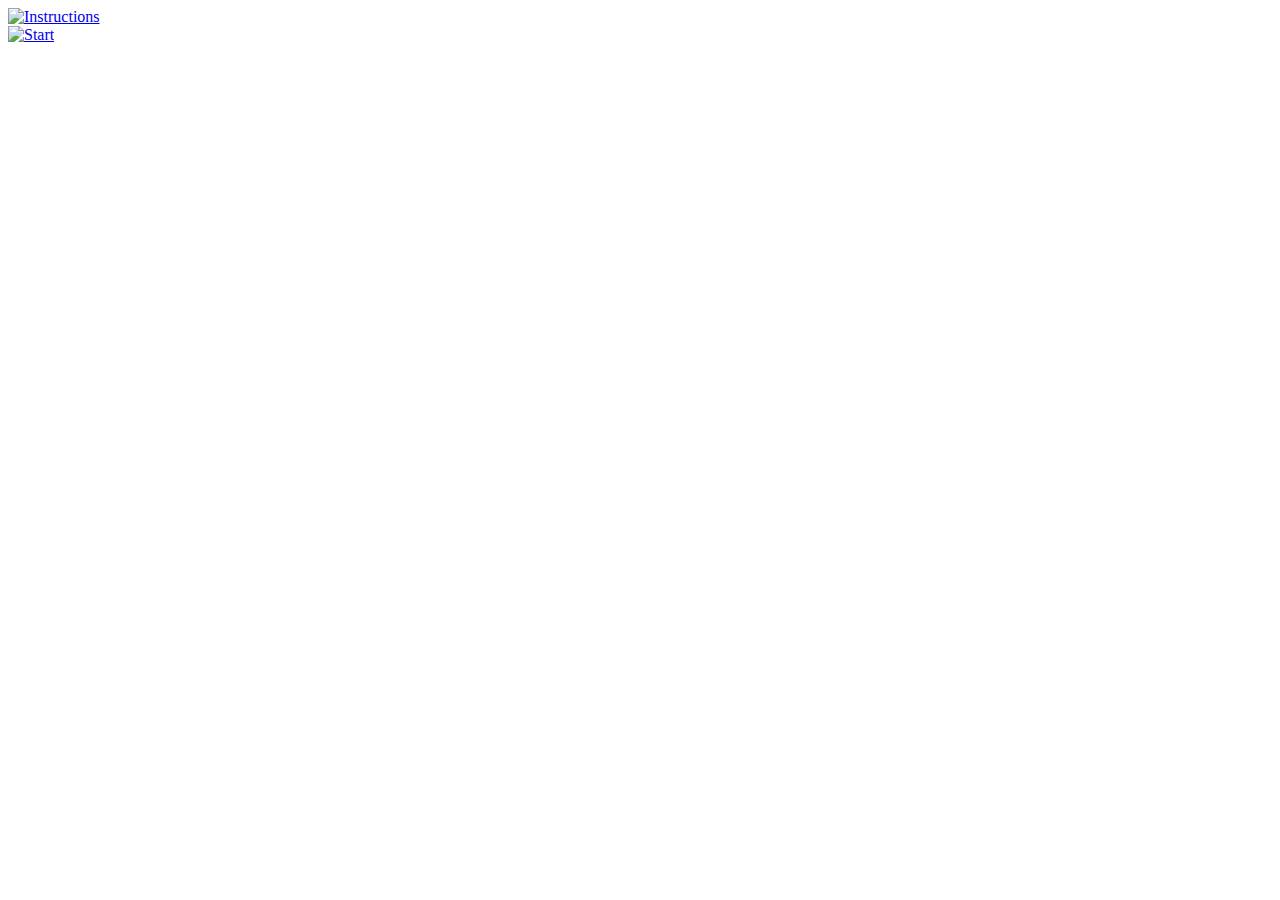
==== homepage.html @ e6690603 "Add files via upload" ====
<!DOCTYPE html>
<html lang="en">
<head>
  <meta charset="UTF-8">
  <meta name="viewport" content="width=device-width, initial-scale=1.0">
  <title>EcoCity</title>
  <link rel="stylesheet" href="homepage.css">
</head>
<body>
      <div class="container top-left">
        <a href="#" class="button">
          <img src="how to play button.png" alt="Instructions">
        </a>
      </div>

      <div class="container bottom-right">
        <a href="#" class="button">
          <img src="start button.png" alt="Start">
        </a>
      </div>
</body>
</html>
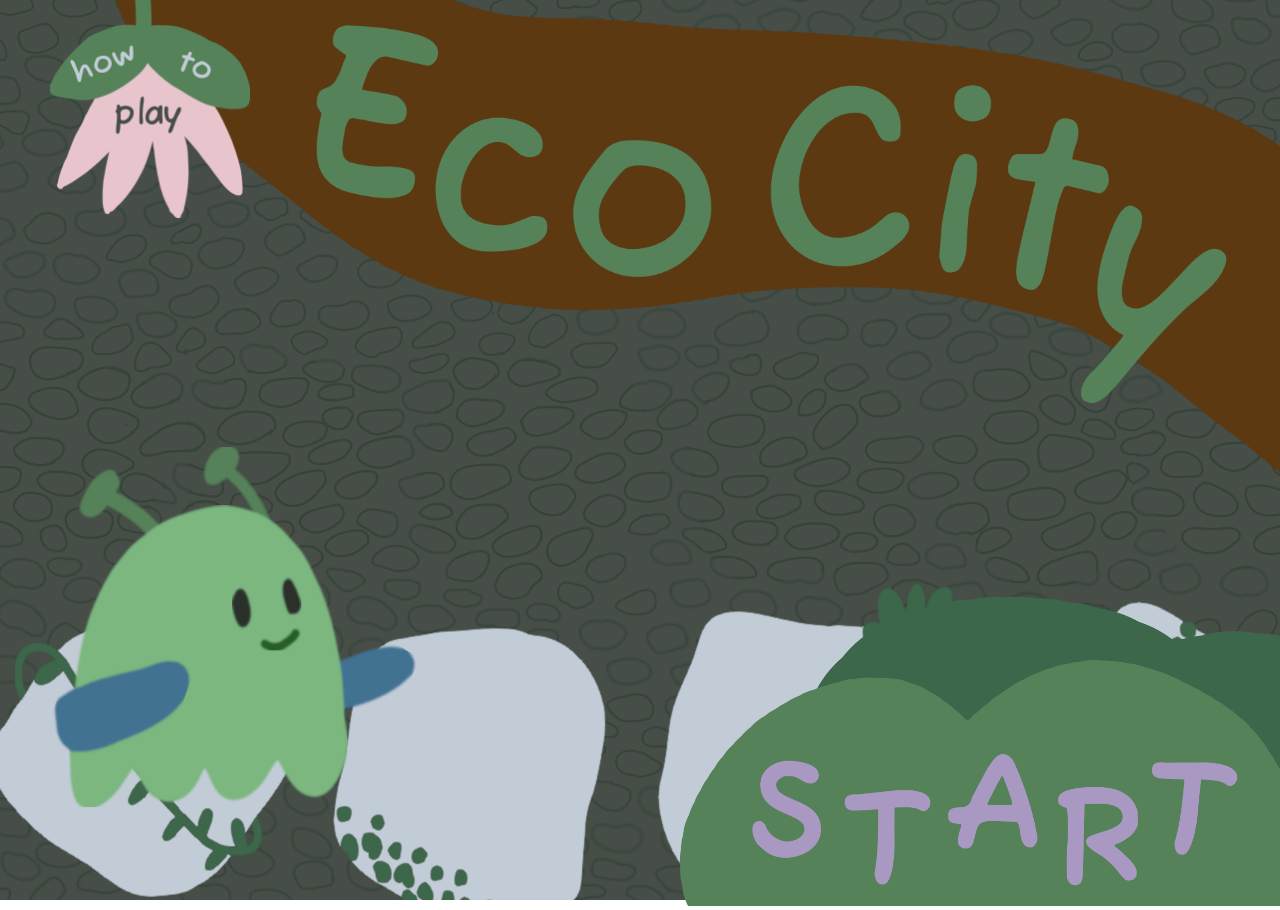
==== commit 26da24e0: "Add files via upload" ====
--- a/homepage.html
+++ b/homepage.html
@@ -1,22 +1,28 @@
-<!DOCTYPE html>
-<html lang="en">
-<head>
-  <meta charset="UTF-8">
-  <meta name="viewport" content="width=device-width, initial-scale=1.0">
-  <title>EcoCity</title>
-  <link rel="stylesheet" href="homepage.css">
-</head>
-<body>
-      <div class="container top-left">
-        <a href="#" class="button">
-          <img src="how to play button.png" alt="Instructions">
-        </a>
-      </div>
-
-      <div class="container bottom-right">
-        <a href="#" class="button">
-          <img src="start button.png" alt="Start">
-        </a>
-      </div>
-</body>
-</html>+<!DOCTYPE html>
+<html lang="en">
+
+<head>
+  <meta charset="UTF-8">
+  <meta name="viewport" content="width=device-width, initial-scale=1.0">
+  <title>EcoCity</title>
+  <link rel="stylesheet" href="homepage.css">
+</head>
+
+<body>
+  <div class="container top-left">
+    <a href="#" class="button">
+      <img src="./assets/images/homepage/how-to-play-button.png" alt="Instructions" onclick="window.location.href ='instructions.html';">
+    </a>
+  </div>
+
+  <div class="container bottom-right">
+    <a href="#" class="button">
+      <img src="./assets/images/homepage/start-button.png" alt="Start">
+    </a>
+  </div>
+
+  <img id="homepage" src="./assets/images/homepage/homepage.png" alt="homepage graphics">
+</body>
+
+</html>
+
--- a/homepage.css
+++ b/homepage.css
@@ -0,0 +1,57 @@
+html {
+  text-align: center;
+  margin: 0;
+  padding: 0;
+  background-attachment: fixed;
+  background-position: center center;
+  background-repeat: no-repeat;
+  background-size: cover;
+  background-image: url('./assets/images/backgrounds/pebbles.png');
+  width: 100vw;
+  height: 100vh;
+}
+
+body {
+  text-align: center;
+  width: 100vw;
+  height: 100vh;
+  overflow: hidden;
+  margin: 0 !important;
+}
+
+.container {
+  position: absolute;
+}
+
+.top-left {
+  top: 0px;
+  left: 50px;
+}
+
+.bottom-right {
+  bottom: -10px;
+  right: 0px;
+}
+
+.button {
+  display: inline-block;
+}
+
+.top-left .button img {
+  width: 200px;
+  /* Adjust the width for the top-left button */
+  height: auto;
+}
+
+.bottom-right .button img {
+  width: 600px;
+  /* Adjust the width for the bottom-right button */
+  height: auto;
+}
+
+#homepage {
+  width: 100vw;
+  height: 100vh;
+  overflow: hidden;
+  margin: 0 !important;
+}